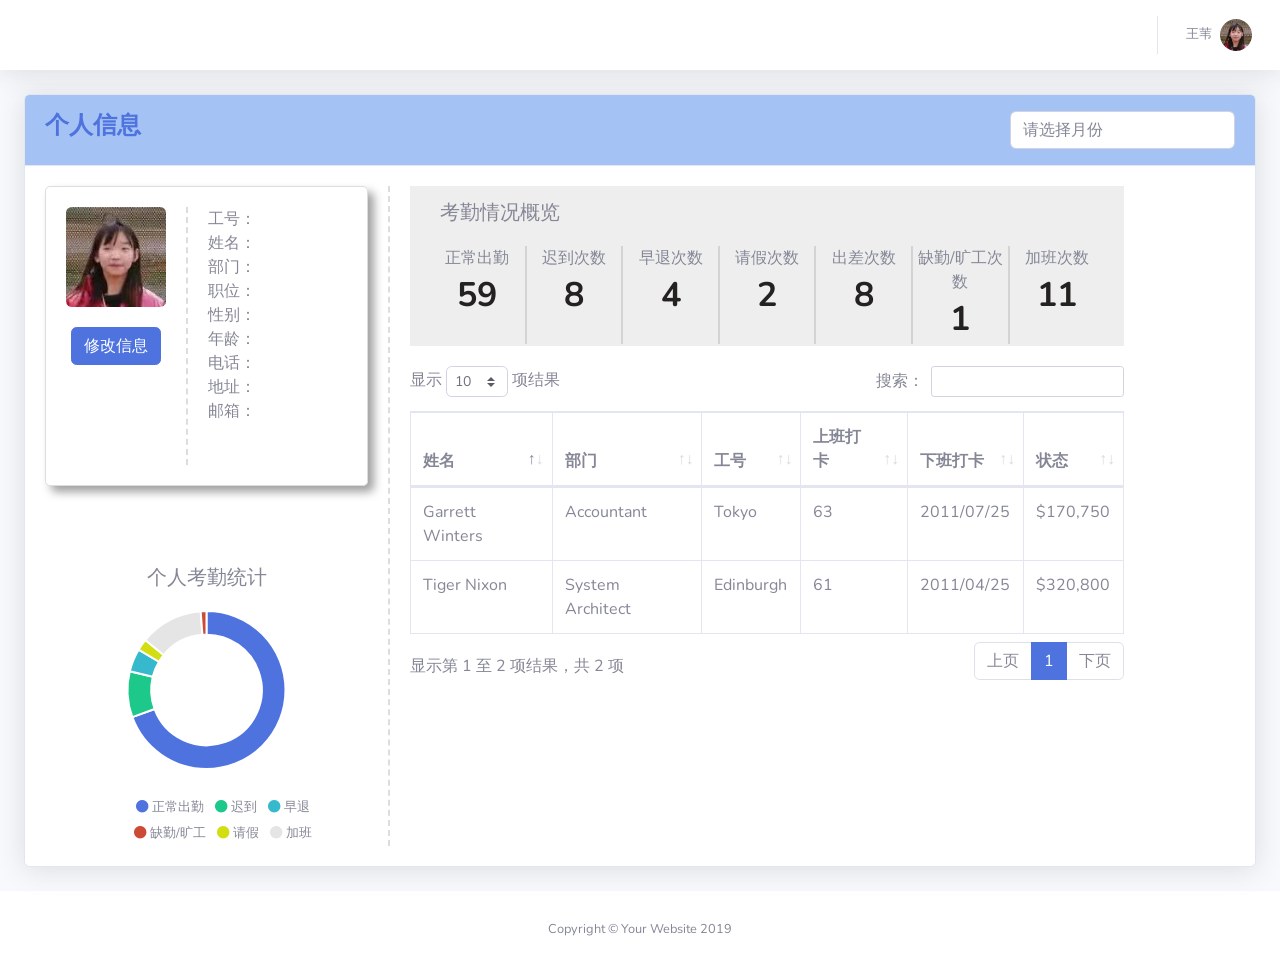
==== pages/staff/staffindex.html @ 53aa0bde "first_commit" ====
<!DOCTYPE html>
<html lang="en">

<head>

  <meta charset="utf-8">
  <meta http-equiv="X-UA-Compatible" content="IE=edge">
  <meta name="viewport" content="width=device-width, initial-scale=1, shrink-to-fit=no">
  <meta name="description" content="">
  <meta name="author" content="">

  <title>公司考勤系统</title>

  <!-- Custom fonts for this template -->
  <link href="../../vendor/fontawesome-free/css/all.min.css" rel="stylesheet" type="text/css">
  <link href="https://fonts.googleapis.com/css?family=Nunito:200,200i,300,300i,400,400i,600,600i,700,700i,800,800i,900,900i" rel="stylesheet">

  <!-- Custom styles for this template -->
  <link href="../../css/sb-admin-2.min.css" rel="stylesheet">

  <!-- Custom styles for this page -->
  <link href="../../vendor/datatables/dataTables.bootstrap4.min.css" rel="stylesheet">
  <style>
    .chock-all{
			width: 100%;
      margin-bottom: 20px;
      box-sizing: border-box;
      height: 160px;
      background: #eee;
			float: left;
    }
    .chock-all .header{
      width: 100%;
      height: 50px;
      padding: 15px 30px;
    }
    .chock-all .content{
      display: flex;
      margin: 10px 20px;
    }
    .chock-all .content>div{
      flex: 1;
      text-align: center;
      font-size: 16px;
      border-right: rgb(211, 211, 211) solid 2px;
    }
    .chock-all .content>div>span{
      font-size: 34px;
      color: rgb(36, 33, 33);
      font-weight: bold;
      line-height: 50px;
    }
    .card-left{
      padding-right: 20px;
      box-sizing: border-box;
      width: 29%;
      border-right: 2px dashed #ddd;
    }
    .card-right{
      margin-left: 20px;
      width: 60%;
    }
    .user-info{
      width: 100%;
      height: 300px;
      border: 1px solid #ddd;
      box-sizing: border-box;
      padding: 20px;
      border-radius: 5px;
      display: flex;
      box-shadow: 6px 6px 10px 0px rgb(160, 160, 160);
    }
  </style>
</head>

<body id="page-top">

  <!-- Page Wrapper -->
  <div id="wrapper">


    <!-- Content Wrapper -->
    <div id="content-wrapper" class="d-flex flex-column">

      <!-- Main Content -->
      <div id="content">

       <!-- Topbar -->
       <nav class="navbar navbar-expand navbar-light bg-white topbar mb-4 static-top shadow">
        <!-- Sidebar Toggle (Topbar) -->
        <button id="sidebarToggleTop" class="btn btn-link d-md-none rounded-circle mr-3">
          <i class="fa fa-bars"></i>
        </button>
        <!-- Topbar Navbar -->
        <ul class="navbar-nav ml-auto">
          <!-- Nav Item - Search Dropdown (Visible Only XS) -->
          <li class="nav-item dropdown no-arrow d-sm-none">
            <a class="nav-link dropdown-toggle" href="#" id="searchDropdown" role="button" data-toggle="dropdown" aria-haspopup="true" aria-expanded="false">
              <i class="fas fa-search fa-fw"></i>
            </a>
            <!-- Dropdown - Messages -->
            <div class="dropdown-menu dropdown-menu-right p-3 shadow animated--grow-in" aria-labelledby="searchDropdown">
              <form class="form-inline mr-auto w-100 navbar-search">
                <div class="input-group">
                  <input type="text" class="form-control bg-light border-0 small" placeholder="Search for..." aria-label="Search" aria-describedby="basic-addon2">
                  <div class="input-group-append">
                    <button class="btn btn-primary" type="button">
                      <i class="fas fa-search fa-sm"></i>
                    </button>
                  </div>
                </div>
              </form>
            </div>
          </li>

          <div class="topbar-divider d-none d-sm-block"></div>

          <!-- Nav Item - User Information -->
          <li class="nav-item dropdown no-arrow">
            <a class="nav-link dropdown-toggle" href="#" id="userDropdown" role="button" data-toggle="dropdown" aria-haspopup="true" aria-expanded="false">
              <span class="mr-2 d-none d-lg-inline text-gray-600 small">王苇</span>
              <img class="img-profile rounded-circle" src="../../common/img/user.jpg">
            </a>
            <!-- Dropdown - User Information -->
            <div class="dropdown-menu dropdown-menu-right shadow animated--grow-in" aria-labelledby="userDropdown">
              <a class="dropdown-item" href="#">
                <i class="fas fa-user fa-sm fa-fw mr-2 text-gray-400"></i>
                个人信息
              </a>
              <a class="dropdown-item" href="#">
                <i class="fas fa-cogs fa-sm fa-fw mr-2 text-gray-400"></i>
                设置
              </a>
              <a class="dropdown-item" href="#">
                <i class="fas fa-list fa-sm fa-fw mr-2 text-gray-400"></i>
                修改密码
              </a>
              <div class="dropdown-divider"></div>
              <a class="dropdown-item" href="#" data-toggle="modal" data-target="#logoutModal">
                <i class="fas fa-sign-out-alt fa-sm fa-fw mr-2 text-gray-400"></i>
                退出
              </a>
            </div>
          </li>

        </ul>

      </nav>
        <!-- End of Topbar -->

        <!-- Begin Page Content -->
        <div class="container-fluid">
          <!-- DataTales Example -->
          <div class="card shadow mb-4">
            <div class="card-header py-3" style="background: #a4c2f4;">
              <h4 class="m-0 font-weight-bold text-primary" style="float: left;">个人信息</h4>
              <div style="float: right; ">
                <input type="text" class="form-control" id="laydate" placeholder="请选择月份">
              </div>
            </div>
            <div class="card-body" style="display: flex;">
              <div class='card-left'>
                <div class="user-info">
                  <div>
                    <img src="../../common/img/user.jpg" class="rounded" alt="Cinque Terre" width="100" height="100"> <br>
                    <button style="margin: 20px 5px;" type="button" class="btn btn-primary" data-toggle="modal" data-target="#myModal">修改信息</button>
                  </div>
                  <div style="margin-left: 20px; padding-left: 20px;border-left: 2px dashed #ddd;">
                    <div><span>工号：</span><span id="id"></span></div>
                    <div><span>姓名：</span><span id="name"></span></div>
                    <div><span>部门：</span><span id="section"></span></div>
                    <div><span>职位：</span><span id="situation"></span></div>
                    <div><span>性别：</span><span id="sex"></span></div>
                    <div><span>年龄：</span><span id="age"></span></div>
                    <div><span>电话：</span><span id="phone"></span></div>
                    <div><span>地址：</span><span id="address"></span></div>
                    <div><span>邮箱：</span><span id="email"></span></div>
                  </div>
                </div>
                <div style="margin-top: 80px;">
                  <h5 style="text-align: center;">个人考勤统计</h5>
                  <div style="width: 100%;  margin-top: 20px;">
                    <canvas id="myPieChart" style="width: 100%; height: 160PX;"></canvas> 
                  </div>
                  <div class="mt-4 text-center small" style="width: 100%;line-height: 26px;margin-left: 20px;">
                    <span class="mr-2">
                      <i class="fas fa-circle text-primary"></i> 正常出勤
                    </span>
                    <span class="mr-2">
                      <i class="fas fa-circle text-success"></i> 迟到
                    </span>
                    <span class="mr-2">
                      <i class="fas fa-circle text-info"></i> 早退
                    </span><br>
                    <span class="mr-2">
                      <i class="fas fa-circle" style="color: #cc4b36;"></i> 缺勤/旷工
                    </span>
                    <span class="mr-2">
                      <i class="fas fa-circle" style="color: #d2de12"></i> 请假
                    </span>
                    <span class="mr-2">
                      <i class="fas fa-circle" style="color:#e5e5e5"></i> 加班
                    </span>
                  </div>
                </div>
              </div>
              <div class='card-right'>
                <div class="chock-all">
                  <div class="header">
                    <h5>考勤情况概览</h5>
                  </div>
                  <div class="content">
                    <div>
                      正常出勤<br>
                      <span>59</span>
                    </div>
                    <div>
                      迟到次数<br>
                      <span>8</span>
                    </div>
                    <div>
                      早退次数<br>
                      <span>4</span>
                    </div>
                    <div>
                      请假次数<br>
                      <span>2</span>
                    </div>
                    <div>
                      出差次数<br>
                      <span>8</span>
                    </div>
                    <div>
                      缺勤/旷工次数<br>
                      <span>1</span>
                    </div>
                    <div style="border-right:none">
                      加班次数<br>
                      <span>11</span>
                    </div>
                  </div>
                </div>
                <div class="table-responsive">
                  <table class="table table-bordered" id="dataTable" width="100%" cellspacing="0">
                    <thead>
                      <tr>
                        <th>姓名</th>
                        <th>部门</th>
                        <th>工号</th>
                        <th>上班打卡</th>
                        <th>下班打卡</th>
                        <th>状态</th>
                      </tr>
                    </thead>
                    <tbody>
                      <tr>
                        <td>Tiger Nixon</td>
                        <td>System Architect</td>
                        <td>Edinburgh</td>
                        <td>61</td>
                        <td>2011/04/25</td>
                        <td>$320,800</td>
                         
                      </tr>
                      <tr>
                        <td>Garrett Winters</td>
                        <td>Accountant</td>
                        <td>Tokyo</td>
                        <td>63</td>
                        <td>2011/07/25</td>
                        <td>$170,750</td>
                         
                      </tr>
         
                    </tbody>
                  </table>
                </div>
              </div>
            </div>
          </div>

        </div>
        <!-- /.container-fluid -->

      </div>
      <!-- End of Main Content -->
      <div class="modal fade" id="myModal">
        <div class="modal-dialog">
          <div class="modal-content">
       
            <!-- 模态框头部 -->
            <div class="modal-header">
              <h4 class="modal-title">个人信息修改</h4>
              <button type="button" class="close" data-dismiss="modal">&times;</button>
            </div>
       
            <!-- 模态框主体 -->
            <div class="modal-body">
              <form>
                <div class="form-row">
                  <div class="form-group col-md-6">
                    <label for="inputEmail4">姓名</label>
                    <input type="email" class="form-control" id="inputEmail4" disabled>
                  </div>
                  <div class="form-group col-md-6">
                    <label for="imggg">照片</label>
                    <input type="file" class="form-control" id="imggg" disabled>
                  </div>
                </div>
                <div class="form-row">
                  <div class="form-group col-md-6">
                    <label for="inputAddress">部门</label>
                    <input type="text" class="form-control" id="inputAddress" placeholder="" disabled>
                  </div>
                  <div class="form-group col-md-6">
                    <label for="inputPassword4">工号</label>
                    <input type="password" class="form-control" id="inputPassword4" disabled>
                  </div>
                </div>
                <div class="form-row">
                  <div class="form-group col-md-6">
                    <label for="inputCity">电话</label>
                    <input type="text" class="form-control" id="inputCity">
                  </div>
                  <div class="form-group col-md-4">
                    <label for="inputState">性别</label>
                    <select id="inputState" class="form-control" disabled>
                      <option selected>男</option>
                      <option>女</option>
                    </select>
                  </div>
                  <div class="form-group col-md-2">
                    <label for="inputZip">年龄</label>
                    <input type="text" class="form-control" id="inputZip">
                  </div>
                </div>
                <div class="form-group">
                  <label for="inputAddress2">地址</label>
                  <input type="text" class="form-control" id="inputAddress2" placeholder="">
                </div>
              </form>
            </div>
       
            <!-- 模态框底部 -->
            <div class="modal-footer">
              <button type="button" class="btn btn-primary" data-dismiss="modal">保存</button>
              <button type="button" class="btn btn-secondary" data-dismiss="modal">关闭</button>
            </div>
       
          </div>
        </div>
      </div>
      <!-- Footer -->
      <footer class="sticky-footer bg-white">
        <div class="container my-auto">
          <div class="copyright text-center my-auto">
            <span>Copyright &copy; Your Website 2019</span>
          </div>
        </div>
      </footer>
      <!-- End of Footer -->

    </div>
    <!-- End of Content Wrapper -->

  </div>
  <!-- End of Page Wrapper -->

  <!-- Scroll to Top Button-->
  <a class="scroll-to-top rounded" href="#page-top">
    <i class="fas fa-angle-up"></i>
  </a>

  <!-- Logout Modal-->
  <div class="modal fade" id="logoutModal" tabindex="-1" role="dialog" aria-labelledby="exampleModalLabel" aria-hidden="true">
    <div class="modal-dialog" role="document">
      <div class="modal-content">
        <div class="modal-header">
          <h5 class="modal-title" id="exampleModalLabel">登出</h5>
          <button class="close" type="button" data-dismiss="modal" aria-label="Close">
            <span aria-hidden="true">×</span>
          </button>
        </div>
        <div class="modal-body">您确定退出系统吗？</div>
        <div class="modal-footer">
          <button class="btn btn-secondary" type="button" data-dismiss="modal">取消</button>
          <a class="btn btn-primary" href="../login.html">退出</a>
        </div>
      </div>
    </div>
  </div>

  <!-- Bootstrap core JavaScript-->
  <script src="../../vendor/jquery/jquery.min.js"></script>
  <script src="../../vendor/bootstrap/js/bootstrap.bundle.min.js"></script>

  <!-- Core plugin JavaScript-->
  <script src="../../vendor/jquery-easing/jquery.easing.min.js"></script>

  <!-- Custom scripts for all pages-->
  <script src="../../js/sb-admin-2.min.js"></script>
 <!-- laydata -->
 <script src="../../vendor/laydate/laydate.js"></script>
  <!-- Page level plugins -->
  <script src="../../vendor/datatables/jquery.dataTables.min.js"></script>
  <script src="../../vendor/datatables/dataTables.bootstrap4.min.js"></script>

  <!-- Page level custom scripts -->
  <script src="../../js/demo/datatables-demo.js"></script>
    <!-- Page level plugins -->
    <script src="../../vendor/chart.js/Chart.min.js"></script>
    <script src="../../js/demo/chart-pie-demo.js"></script> 
  <script>
    laydate.render({
      elem: '#laydate' ,//指定元素
			type: 'month'
    });
    
   
		var number = localStorage.getItem("user");
//		console.log(number)
    	
    $.ajax({
				type:"post",
//				url:"http://www.blogzl.com/zl_other_module/ajaxTest/postTest.php",
				url:"http://localhost:8080/staffmainservlet",
				data: {"number":number},
				async:true,
				dataType:'json',
				success:function(person){
					alert(person.id)
					$("#id").text(person.id)
					$("#name").text(person.name)
					$("#sex").text(person.sex)
					$("#age").text(person.age)
					$("#phone").text(person.phone)
					$("#address").text(person.address)
					$("#email").text(person.email)
					$("#section").text(person.section)
					$("#situation").text(person.situation)
					

					
//					for()
//					let data = 
//					$('#dataTable tbody').append(data)
	
				},
				error:function(xhr){
					alert("服务器连接失败")
				}
		
			});
			
			 $.ajax({
				type:"post",
				url:"http://localhost:8080/attendenceservlet",
				data: {"number":number},
				async:true,
				dataType:'json',
				success:function(atts){
					alert(atts)
					console.log(atts)
					
//					$("#id2").text(att.id)
//					$("#startTime").text(att.name)
//					$("#endTime").text(att.sex)
//					$("#rem").text(att.age)
//					$("#state").text(att.phone)
					let data = ''
					for(let i = 0; i < atts.length; i++) {
						data += '<tr>' + 
											'<td>' + atts[i].startTime + '</td>'
											'</tr>'
					}
					 
					$('#dataTable tbody').append(data)
	
				},
				error:function(xhr){
					alert("服务器连接失败")
				}
		
			});
 	  
  
  </script>
</body>

</html>
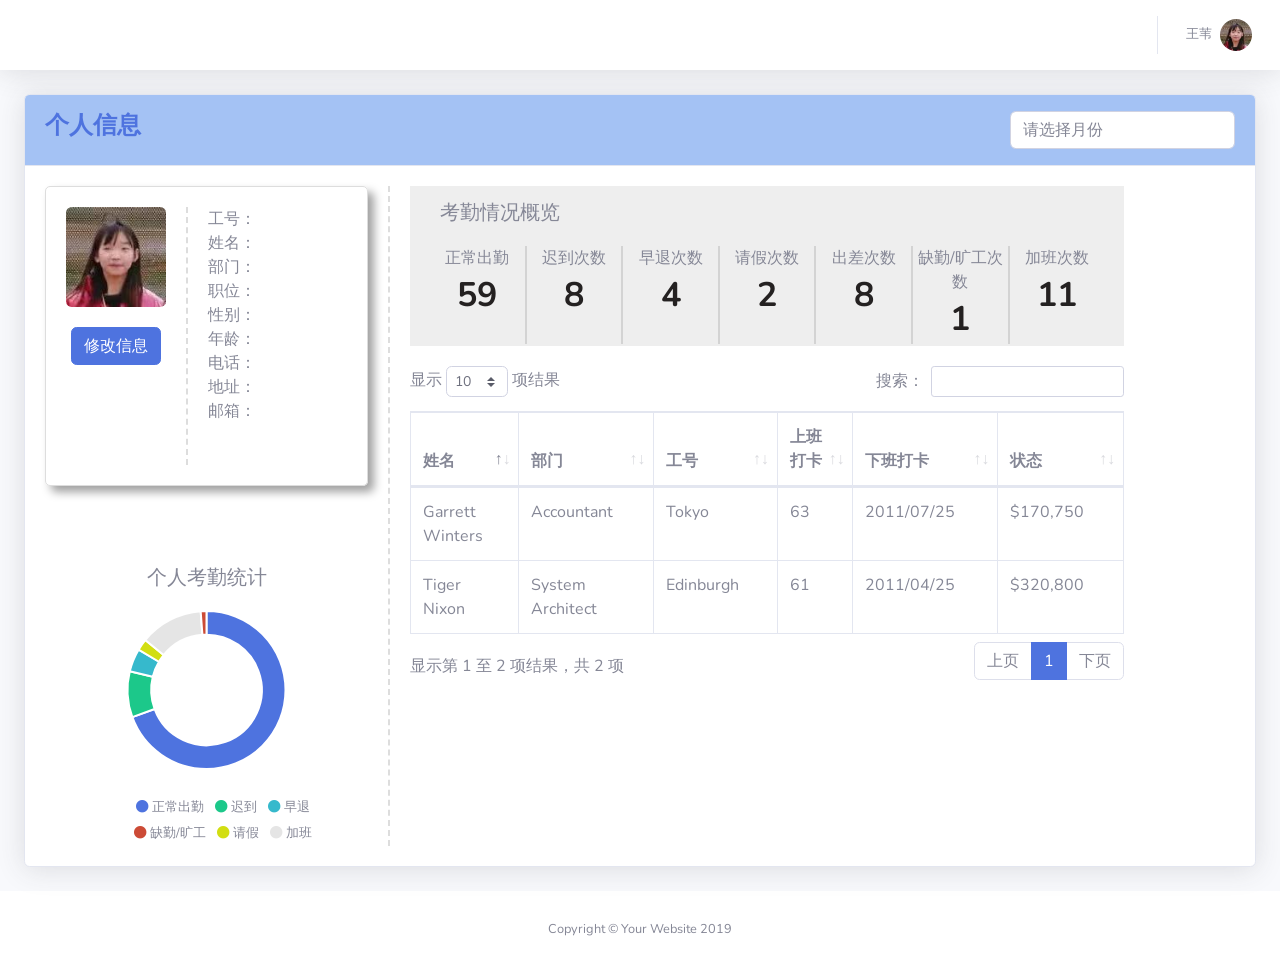
==== commit 513b5af8: "seconde_commit" ====
--- a/pages/staff/staffindex.html
+++ b/pages/staff/staffindex.html
@@ -471,6 +471,8 @@
 					for(let i = 0; i < atts.length; i++) {
 						data += '<tr>' + 
 											'<td>' + atts[i].startTime + '</td>'
+											'<td>' + atts[i].startTime + '</td>'
+											
 											'</tr>'
 					}
 					 
